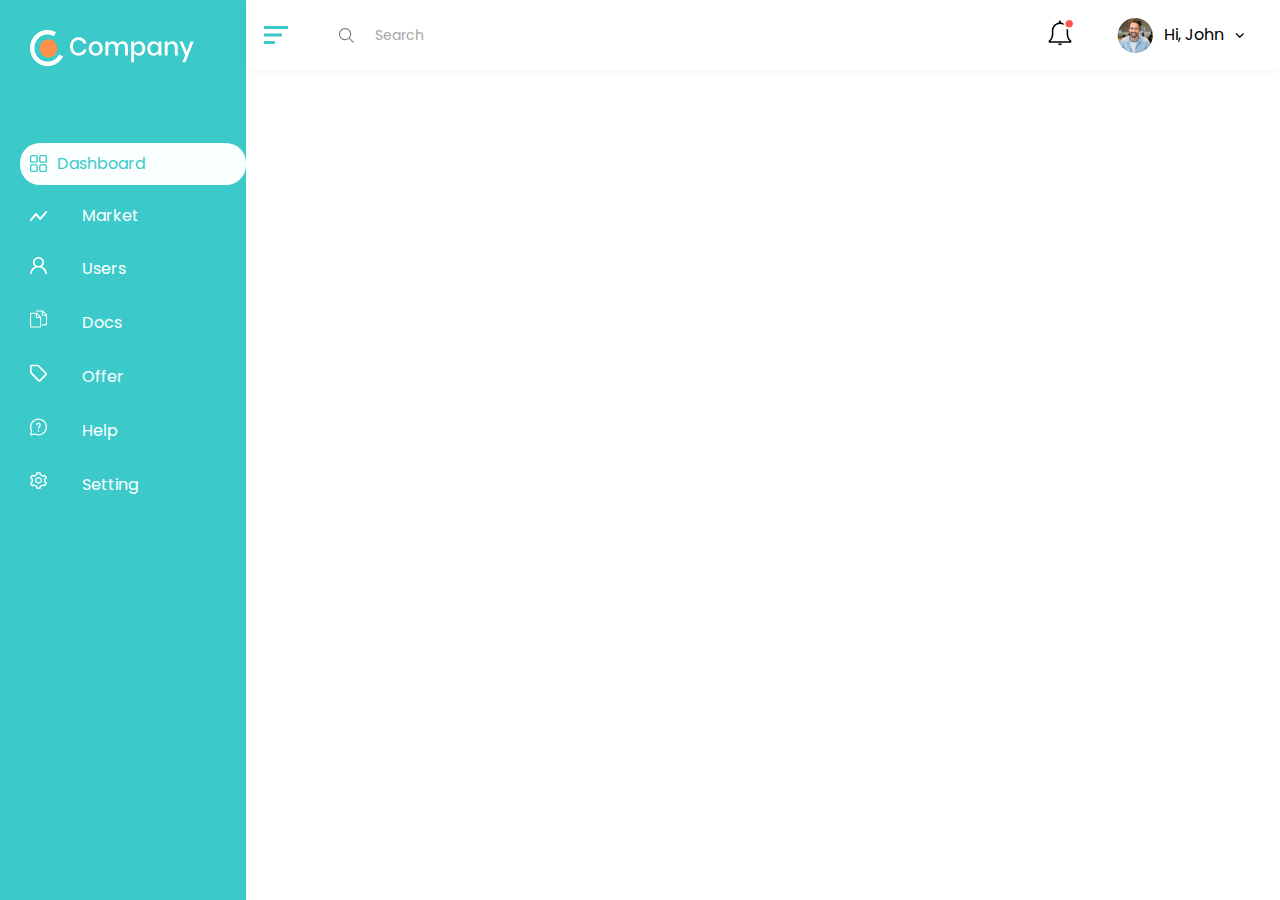
==== dashboard.html @ 311fabb0 "commited" ====
<!DOCTYPE html>
<html lang="en">
<head>
    <meta charset="UTF-8">
    <meta http-equiv="X-UA-Compatible" content="IE=edge">
    <meta name="viewport" content="width=device-width, initial-scale=1.0">
    <link rel="stylesheet" href="./css/main.css">
    <title>Company|Dashboard</title>
    <link rel="shortcut icon" href="./images/company-icon.svg">

    <link rel="stylesheet" href="https://cdnjs.cloudflare.com/ajax/libs/font-awesome/6.3.0/css/all.min.css" integrity="sha512-SzlrxWUlpfuzQ+pcUCosxcglQRNAq/DZjVsC0lE40xsADsfeQoEypE+enwcOiGjk/bSuGGKHEyjSoQ1zVisanQ==" crossorigin="anonymous" referrerpolicy="no-referrer" />
    <script src="https://cdnjs.cloudflare.com/ajax/libs/font-awesome/6.3.0/js/all.min.js" integrity="sha512-2bMhOkE/ACz21dJT8zBOMgMecNxx0d37NND803ExktKiKdSzdwn+L7i9fdccw/3V06gM/DBWKbYmQvKMdAA9Nw==" crossorigin="anonymous" referrerpolicy="no-referrer"></script>

</head>
<body> 
    <div class="global d-flex">
        <div class="sidebar bg-primary">
            <div class="logo">
                <img src="./images/ic-company-yellow.svg" alt="company-logo">
            </div>

            <div class="sidelinks">
                <ul>
                    <li class="nav-item active nav-item d-flex">
                        <a class="nav-link d-flex" href="dashboard.html" title="Dashboard">
                            <img src="./images/ic-dashboard-default.svg" alt="dashboard" class="default" />
                            <img src="./images/ic-dashboard-active.svg" alt="dashboard" class="icon-active" />
                            <span>Dashboard</span>
                        </a>
                    </li>
                    <li class="nav-item">
                        <a class="nav-link" href="innerpage.html" title="Analysis">
                            <img src="./images/ic-market-default.svg" alt="Market" class="default" />
                            <img src="./images/ic-market-active.svg" alt="Market" class="icon-active" />
                            <span>Market</span>
                        </a>
                    </li>
                    <li class="nav-item">
                        <a class="nav-link" href="#" title="Inbox">
                            <img src="./images/ic-users-default.svg" alt="Users" class="default" />
                            <img src="./images/ic-users-active.svg" alt="Users" class="icon-active" />
                            <span>Users</span>
                        </a>
                    </li>
                    <li class="nav-item">
                        <a class="nav-link" href="#" title="History">
                            <img src="./images/ic-docs-default.svg" alt="Docs" class="default" />
                            <img src="./images/ic-docs-active.svg" alt="Docs" class="icon-active" />
                            <span>Docs</span>
                        </a>
                    </li>
                    <li class="nav-item">
                        <a class="nav-link" href="#" title="Users">
                            <img src="./images/ic-offer-default.svg" alt="offer" class="default" />
                            <img src="./images/ic-offer-active.svg" alt="offer" class="icon-active" />
                            <span>Offer</span>
                        </a>
                    </li>
                    <li class="nav-item">
                        <a class="nav-link" href="#" title="Maintenance">
                            <img src="./images/ic-help-default.svg" alt="help" class="default" />
                            <img src="./images/ic-help-active.svg" alt="help" class="icon-active" />
                            <span>Help</span>
                        </a>
                    </li>
                    <li class="nav-item">
                        <a class="nav-link" href="#" title="Setting">
                            <img src="./images/ic-setting-default.svg" alt="setting" class="default" />
                            <img src="./images/ic-setting-active.svg" alt="setting" class="icon-active" />
                            <span>Setting</span>
                        </a>
                    </li>
                </ul>
            </div>
        </div>

        <div class="overlay"></div>

        <div class="right-content">
            <nav class="navbar">
                <button class="btn-menu toggle-sidebar" type="button"><img src="./images/menu-bar.svg" alt="sidebar menu">
                </button>
        
                <div class="search-bar d-flex d-md-block d-none">
                    <input class="form-control shadow-none d-md-block d-none" type="text" placeholder="Search" aria-label="Search">
                    <button type="button" class="btn btn-close-search "><img src="./images/close-icon.svg" alt="close"></button>
                </div>
        
                <button class="btn btn-search d-md-none d-block ml-3" type="button"><img src="./images/search-icon.svg"></button>
                <div class="dropdown">
                    <button class=" dropdown-toggle" type="button" data-bs-toggle="dropdown">
                        <img src="./images/bell.svg" class="notification">
                    </button>
                    <ul class="dropdown-menu">
                        <li><a class="dropdown-item" href="#">Action</a></li>
                        <li><a class="dropdown-item" href="#">Another action</a></li>
                        <li><a class="dropdown-item" href="#">Something else here</a></li>
                    </ul>
                </div>
                <div class="dropdown">
                    <button class=" dropdown-toggle profile" type="button" data-bs-toggle="dropdown">
                        <img src="./images/profile.png">
                        <span>Hi, John</span>
                        <img src="./images/down-arrow.svg" class="ic-down">
                    </button>
                    <ul class="dropdown-menu">
                        <li><a class="dropdown-item" href="#">My Profile</a></li>
                        <li><a class="dropdown-item" href="#">Help</a></li>
                        <li><a class="dropdown-item" href="login.html">Logout</a></li>
                    </ul>
                </div>
            </nav>
            <div class="dash-content">

            </div>
        </div>
    </div>
    <script src="./js/main.js"></script>
</body>
</html>
---- css/main.css ----
/* Import All css here */
@import "https://fonts.googleapis.com/css2?family=Roboto:wght@200;300;400;500;700&display=swap";
@import "bootstrap.min.css";
@import "custom.css";
@import "dev-style.css";


/* Body Hidden till Load the page */
body:not(.page-loaded) { opacity: 0; overflow: hidden;}
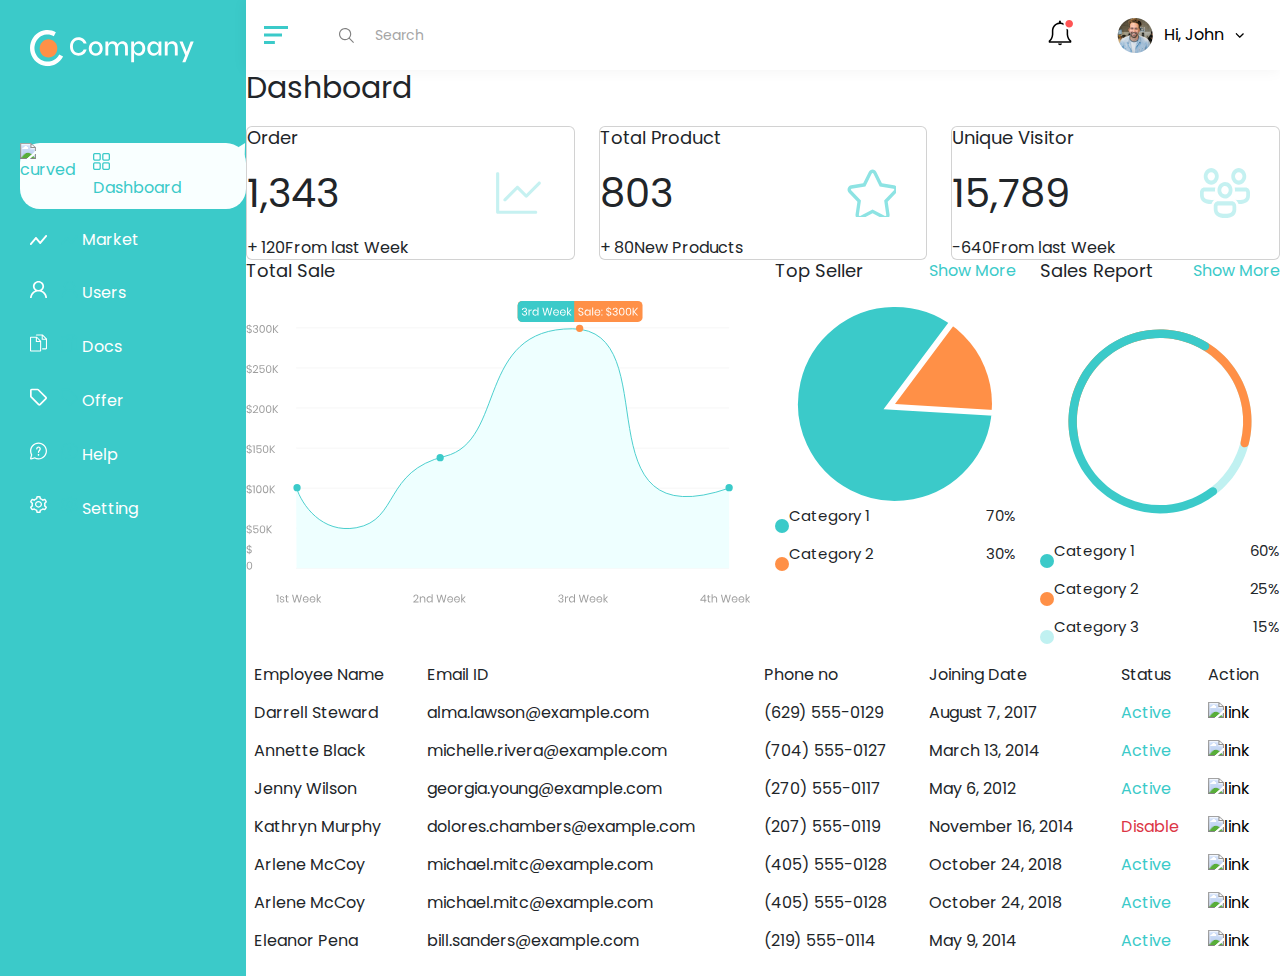
==== commit 351bf3f2: "Add files via upload" ====
--- a/dashboard.html
+++ b/dashboard.html
@@ -21,12 +21,14 @@
 
             <div class="sidelinks">
                 <ul>
-                    <li class="nav-item active nav-item d-flex">
-                        <a class="nav-link d-flex" href="dashboard.html" title="Dashboard">
+                    <li class="nav-item active d-flex">
+                        <div class="curve-up"><img src="./images/curved-up.svg" alt="curved"></div>
+                        <a class="nav-link" href="dashboard.html" title="Dashboard">
                             <img src="./images/ic-dashboard-default.svg" alt="dashboard" class="default" />
                             <img src="./images/ic-dashboard-active.svg" alt="dashboard" class="icon-active" />
                             <span>Dashboard</span>
                         </a>
+                        <div class="curve-down"><img src="./images/curved-down.svg" alt="curved"></div>
                     </li>
                     <li class="nav-item">
                         <a class="nav-link" href="innerpage.html" title="Analysis">
@@ -87,18 +89,19 @@
                 </div>
         
                 <button class="btn btn-search d-md-none d-block ml-3" type="button"><img src="./images/search-icon.svg"></button>
-                <div class="dropdown">
+                <div class="dropdown-center dropdown">
                     <button class=" dropdown-toggle" type="button" data-bs-toggle="dropdown">
                         <img src="./images/bell.svg" class="notification">
                     </button>
                     <ul class="dropdown-menu">
                         <li><a class="dropdown-item" href="#">Action</a></li>
-                        <li><a class="dropdown-item" href="#">Another action</a></li>
-                        <li><a class="dropdown-item" href="#">Something else here</a></li>
+                        <li><a class="dropdown-item" href="#">Message</a></li>
+                        <li><a class="dropdown-item" href="#">Something </a></li>
                     </ul>
                 </div>
-                <div class="dropdown">
-                    <button class=" dropdown-toggle profile" type="button" data-bs-toggle="dropdown">
+                <div class="dropdown-center dropdown">
+                    <button class=" dropdown-toggle profile" type="button" data-bs-toggle="dropdown" aria-expanded="false">
+                        
                         <img src="./images/profile.png">
                         <span>Hi, John</span>
                         <img src="./images/down-arrow.svg" class="ic-down">
@@ -106,12 +109,225 @@
                     <ul class="dropdown-menu">
                         <li><a class="dropdown-item" href="#">My Profile</a></li>
                         <li><a class="dropdown-item" href="#">Help</a></li>
-                        <li><a class="dropdown-item" href="login.html">Logout</a></li>
+                        <li><a class="dropdown-item" href="index.html">Logout</a></li>
                     </ul>
                 </div>
             </nav>
             <div class="dash-content">
-
+                <div class="page-wrapper ">
+                    <div class="page-title">
+                        <h3>Dashboard</h3>
+                    </div>
+                    <div class="sticker row">
+                        <div class="col col-lg-4 col-md-6 col-12">
+                            <div class="card">
+                            <div class="octicon d-flex">
+                                <div class="leftcard col-8">
+                                    <h5>Order</h5>
+                                    <h2>1,343</h2>
+                                    <div class="line d-flex align-items-center">
+                                        <span class="success ">+ 120</span>
+                                        <p>From last Week</p>
+                                    </div>
+                                </div>
+                                <div class="rightcard col-4 d-flex align-items-center justify-content-center">
+                                    <div class="circle d-flex align-items-center justify-content-center">
+                                        <img src="./images/ic-octicon.svg" class="img-fluid" alt="octicon">
+                                    </div>
+                                </div>
+                            </div>
+                            </div>
+                        </div>
+                        <div class="col col-lg-4 col-md-6 col-12">
+                            <div class="card">
+                            <div class="star d-flex">
+                                <div class="leftcard col-8">
+                                    <h5>Total Product</h5>
+                                    <h2>803</h2>
+                                    <div class="line d-flex align-items-center">
+                                        <span class="success ">+ 80</span>
+                                        <p>New Products</p>
+                                    </div>
+                                </div>
+                                <div class="rightcard col-4 d-flex align-items-center justify-content-center">
+                                    <div class="circle d-flex align-items-center justify-content-center">
+                                        <img src="./images/ic-star.svg" class="img-fluid" alt="octicon">
+                                    </div>
+                                </div>
+                            </div>
+                            </div>
+                        </div>
+                        <div class="col col-lg-4 col-md-6 col-12">
+                            <div class="card">
+                            <div class="user-group d-flex">
+                                <div class="leftcard col-8">
+                                    <h5>Unique Visitor</h5>
+                                    <h2>15,789</h2>
+                                    <div class="line d-flex align-items-center">
+                                        <span class="failure ">-640</span>
+                                        <p>From last Week</p>
+                                    </div>
+                                </div>
+                                <div class="rightcard col-4 d-flex align-items-center justify-content-center">
+                                    <div class="circle d-flex align-items-center justify-content-center">
+                                        <img src="./images/ic-usergroup.svg" class="img-fluid" alt="octicon">
+                                    </div>
+                                </div>
+                            </div>
+                            </div>
+                        </div>
+                    </div>
+                    <div class="graph-section row">
+                        <div class="col1 col-xl-6 col-sm-12">
+                            <div class="chart ">
+                                <h5>Total Sale</h5>
+                                <div class="data-graph">
+                                    <img src="./images/data-graph.svg" class="img-fluid" alt="data-graph">
+                                </div>
+                            </div>
+                        </div>
+                        <div class="col2 col-xl-3 col-sm-6">
+                            <div class="chart ">
+                                <div class="line1 d-flex justify-content-between">
+                                    <h5>Top Seller</h5>
+                                    <a href="#" class="text-primary show-more">Show More</a>
+                                </div>
+                                <div class="pie-chart line2 d-flex justify-content-center">
+                                    <img src="./images/pie-chart.svg" class="img-fluid" alt="pie-chart">
+                                </div>
+                                <div class="line3 d-flex justify-content-between">
+                                    <div class="category d-flex">
+                                        <img src="./images/dot1.svg" class="img-fluid" alt="dot">
+                                        <h6>Category 1</h6>
+                                    </div>
+                                    <div class="percentage">
+                                        <h6>70%</h6>
+                                    </div>
+                                </div>
+                                <div class="line4 d-flex justify-content-between">
+                                    <div class="category d-flex">
+                                        <img src="./images/dot2.svg" class="img-fluid" alt="dot">
+                                        <h6>Category 2</h6>
+                                    </div>
+                                    <div class="percentage">
+                                        <h6>30%</h6>
+                                    </div>
+                                </div>
+                            </div>
+                        </div>
+                        
+                        <div class="col3 col-xl-3 col-sm-6">
+                        <div class="chart ">
+                            <div class="line1 d-flex justify-content-between">
+                                <h5>Sales Report</h5>
+                                <a href="#" class="text-primary show-more">Show More</a>
+                            </div>
+                            <div class="cycle line2 d-flex justify-content-center">
+                                <img src="./images/cycle.svg" class="img-fluid" alt="pie-chart">
+                            </div>
+                            <div class="line3 d-flex justify-content-between">
+                                <div class="category d-flex">
+                                    <img src="./images/dot1.svg" class="img-fluid" alt="dot">
+                                    <h6>Category 1</h6>
+                                </div>
+                                <div class="percentage">
+                                    <h6>60%</h6>
+                                </div>
+                            </div>
+                            <div class="line4 d-flex justify-content-between">
+                                <div class="category d-flex">
+                                    <img src="./images/dot2.svg" class="img-fluid" alt="dot">
+                                    <h6>Category 2</h6>
+                                </div>
+                                <div class="percentage">
+                                    <h6>25%</h6>
+                                </div>
+                            </div>
+                            <div class="line5 d-flex justify-content-between">
+                                <div class="category d-flex">
+                                    <img src="./images/dot3.svg" class="img-fluid" alt="dot">
+                                    <h6>Category 3</h6>
+                                </div>
+                                <div class="percentage">
+                                    <h6>15%</h6>
+                                </div>
+                            </div>
+                        </div>
+                        </div>
+                    </div>
+
+                    <div class="table-responsive">
+                        <table class="table">
+                            <thead>
+                                <th>Employee Name</th>
+                                <th>Email ID</th>
+                                <th>Phone no</th>
+                                <th>Joining Date</th>
+                                <th>Status</th>
+                                <th>Action</th>
+                            </thead>
+                            <tbody>
+                                <tr>
+                                    <td>Darrell Steward</td>
+                                    <td>alma.lawson@example.com</td>
+                                    <td>(629) 555-0129</td>
+                                    <td>August 7, 2017</td>
+                                    <td class="text-primary">Active</td>
+                                    <td><a href="#"><img src="./images/link-dots.svg" alt="link"></a></td>
+                                </tr>
+                                <tr>
+                                    <td>Annette Black</td>
+                                    <td>michelle.rivera@example.com</td>
+                                    <td>(704) 555-0127</td>
+                                    <td>March 13, 2014</td>
+                                    <td class="text-primary">Active</td>
+                                    <td><a href="#"><img src="./images/link-dots.svg" alt="link"></a></td>
+                                </tr>
+                                <tr>
+                                    <td>Jenny Wilson</td>
+                                    <td>georgia.young@example.com</td>
+                                    <td>(270) 555-0117</td>
+                                    <td>May 6, 2012</td>
+                                    <td class="text-primary">Active</td>
+                                    <td><a href="#"><img src="./images/link-dots.svg" alt="link"></a></td>
+                                </tr>
+                                <tr>
+                                    <td>Kathryn Murphy</td>
+                                    <td>dolores.chambers@example.com</td>
+                                    <td>(207) 555-0119</td>
+                                    <td>November 16, 2014</td>
+                                    <td class="text-danger">Disable </td>
+                                    <td><a href="#"><img src="./images/link-dots.svg" alt="link"></a></td>
+                                </tr>
+                                <tr>
+                                    <td>Arlene McCoy</td>
+                                    <td>michael.mitc@example.com</td>
+                                    <td>(405) 555-0128</td>
+                                    <td>October 24, 2018</td>
+                                    <td class="text-primary">Active</td>
+                                    <td><a href="#"><img src="./images/link-dots.svg" alt="link"></a></td>
+                                </tr>
+                                <tr>
+                                    <td>Arlene McCoy</td>
+                                    <td>michael.mitc@example.com</td>
+                                    <td>(405) 555-0128</td>
+                                    <td>October 24, 2018</td>
+                                    <td class="text-primary">Active</td>
+                                    <td><a href="#"><img src="./images/link-dots.svg" alt="link"></a></td>
+                                </tr>
+                                <tr>
+                                    <td>Eleanor Pena</td>
+                                    <td>bill.sanders@example.com</td>
+                                    <td>(219) 555-0114</td>
+                                    <td>May 9, 2014</td>
+                                    <td class="text-primary">Active</td>
+                                    <td><a href="#"><img src="./images/link-dots.svg" alt="link"></a></td>
+                                </tr>
+                            </tbody>
+                        </table>
+                    </div>
+                
+                </div>
             </div>
         </div>
     </div>
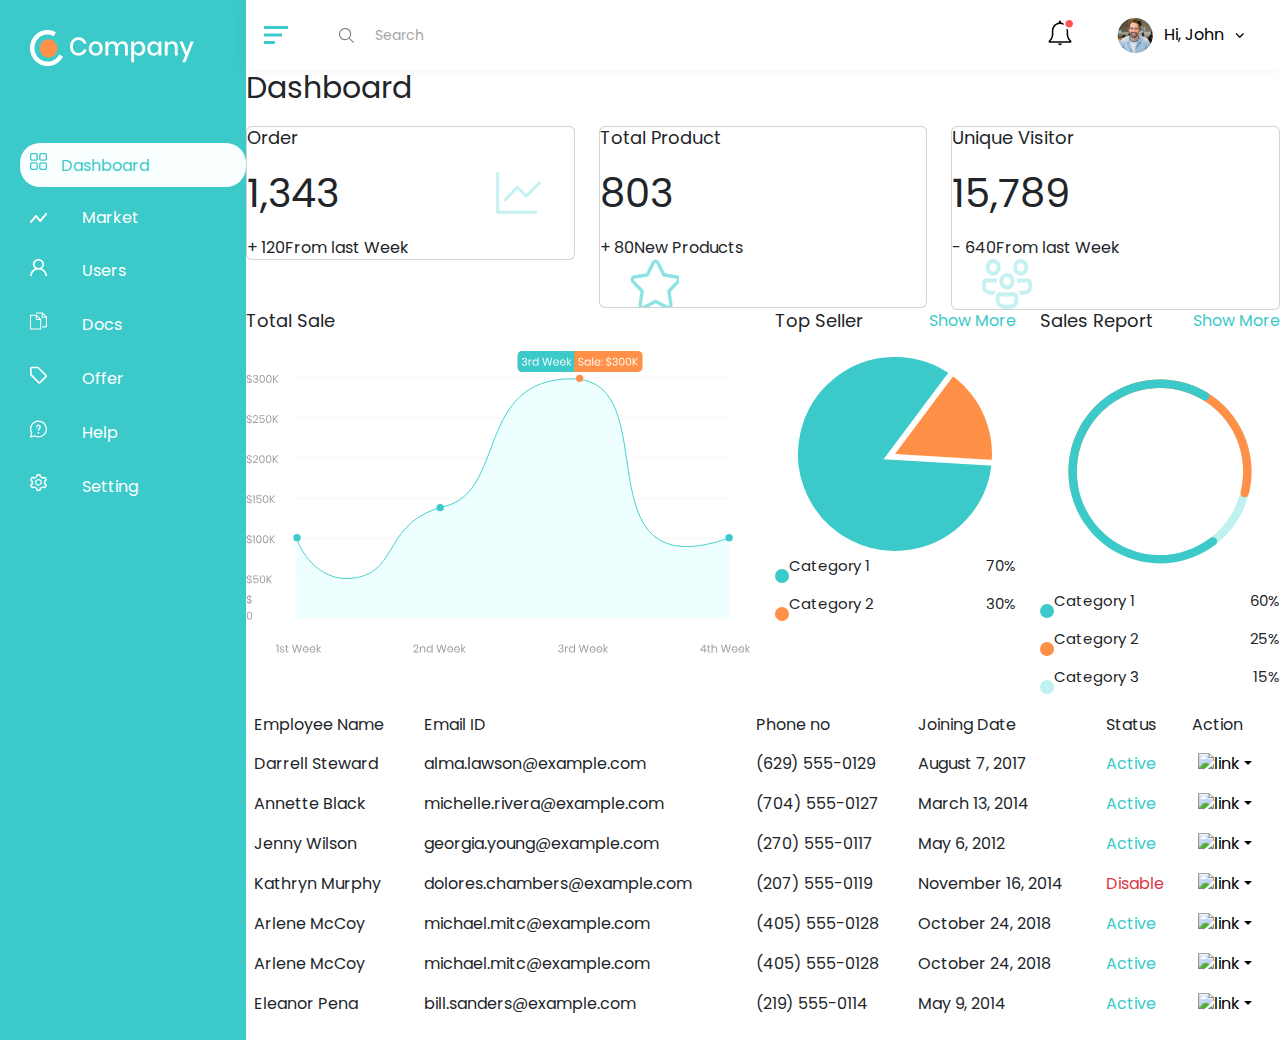
==== commit 78e6433d: "Add files via upload" ====
--- a/dashboard.html
+++ b/dashboard.html
@@ -8,8 +8,8 @@
     <title>Company|Dashboard</title>
     <link rel="shortcut icon" href="./images/company-icon.svg">
 
-    <link rel="stylesheet" href="https://cdnjs.cloudflare.com/ajax/libs/font-awesome/6.3.0/css/all.min.css" integrity="sha512-SzlrxWUlpfuzQ+pcUCosxcglQRNAq/DZjVsC0lE40xsADsfeQoEypE+enwcOiGjk/bSuGGKHEyjSoQ1zVisanQ==" crossorigin="anonymous" referrerpolicy="no-referrer" />
-    <script src="https://cdnjs.cloudflare.com/ajax/libs/font-awesome/6.3.0/js/all.min.js" integrity="sha512-2bMhOkE/ACz21dJT8zBOMgMecNxx0d37NND803ExktKiKdSzdwn+L7i9fdccw/3V06gM/DBWKbYmQvKMdAA9Nw==" crossorigin="anonymous" referrerpolicy="no-referrer"></script>
+    <!-- <link rel="stylesheet" href="https://cdnjs.cloudflare.com/ajax/libs/font-awesome/6.3.0/css/all.min.css" integrity="sha512-SzlrxWUlpfuzQ+pcUCosxcglQRNAq/DZjVsC0lE40xsADsfeQoEypE+enwcOiGjk/bSuGGKHEyjSoQ1zVisanQ==" crossorigin="anonymous" referrerpolicy="no-referrer" /> -->
+    <!-- <script src="https://cdnjs.cloudflare.com/ajax/libs/font-awesome/6.3.0/js/all.min.js" integrity="sha512-2bMhOkE/ACz21dJT8zBOMgMecNxx0d37NND803ExktKiKdSzdwn+L7i9fdccw/3V06gM/DBWKbYmQvKMdAA9Nw==" crossorigin="anonymous" referrerpolicy="no-referrer"></script> -->
 
 </head>
 <body> 
@@ -22,30 +22,30 @@
             <div class="sidelinks">
                 <ul>
                     <li class="nav-item active d-flex">
-                        <div class="curve-up"><img src="./images/curved-up.svg" alt="curved"></div>
-                        <a class="nav-link" href="dashboard.html" title="Dashboard">
+                        
+                        <a class="nav-link elements" href="dashboard.html" title="Dashboard">
                             <img src="./images/ic-dashboard-default.svg" alt="dashboard" class="default" />
                             <img src="./images/ic-dashboard-active.svg" alt="dashboard" class="icon-active" />
                             <span>Dashboard</span>
                         </a>
-                        <div class="curve-down"><img src="./images/curved-down.svg" alt="curved"></div>
-                    </li>
-                    <li class="nav-item">
-                        <a class="nav-link" href="innerpage.html" title="Analysis">
+                        
+                    </li>
+                    <li class="nav-item">
+                        <a class="nav-link" href="innerpage.html" title="Market">
                             <img src="./images/ic-market-default.svg" alt="Market" class="default" />
                             <img src="./images/ic-market-active.svg" alt="Market" class="icon-active" />
                             <span>Market</span>
                         </a>
                     </li>
                     <li class="nav-item">
-                        <a class="nav-link" href="#" title="Inbox">
+                        <a class="nav-link" href="#" title="Users">
                             <img src="./images/ic-users-default.svg" alt="Users" class="default" />
                             <img src="./images/ic-users-active.svg" alt="Users" class="icon-active" />
                             <span>Users</span>
                         </a>
                     </li>
                     <li class="nav-item">
-                        <a class="nav-link" href="#" title="History">
+                        <a class="nav-link" href="#" title="Docs">
                             <img src="./images/ic-docs-default.svg" alt="Docs" class="default" />
                             <img src="./images/ic-docs-active.svg" alt="Docs" class="icon-active" />
                             <span>Docs</span>
@@ -59,7 +59,7 @@
                         </a>
                     </li>
                     <li class="nav-item">
-                        <a class="nav-link" href="#" title="Maintenance">
+                        <a class="nav-link" href="#" title="Help">
                             <img src="./images/ic-help-default.svg" alt="help" class="default" />
                             <img src="./images/ic-help-active.svg" alt="help" class="icon-active" />
                             <span>Help</span>
@@ -89,24 +89,24 @@
                 </div>
         
                 <button class="btn btn-search d-md-none d-block ml-3" type="button"><img src="./images/search-icon.svg"></button>
-                <div class="dropdown-center dropdown">
+                <div class="dropdown">
                     <button class=" dropdown-toggle" type="button" data-bs-toggle="dropdown">
                         <img src="./images/bell.svg" class="notification">
                     </button>
-                    <ul class="dropdown-menu">
+                    <ul class="dropdown-menu dropdown-menu-md-start dropdown-menu-end">
                         <li><a class="dropdown-item" href="#">Action</a></li>
                         <li><a class="dropdown-item" href="#">Message</a></li>
                         <li><a class="dropdown-item" href="#">Something </a></li>
                     </ul>
                 </div>
-                <div class="dropdown-center dropdown">
+                <div class="dropdown">
                     <button class=" dropdown-toggle profile" type="button" data-bs-toggle="dropdown" aria-expanded="false">
                         
                         <img src="./images/profile.png">
                         <span>Hi, John</span>
                         <img src="./images/down-arrow.svg" class="ic-down">
                     </button>
-                    <ul class="dropdown-menu">
+                    <ul class="dropdown-menu dropdown-menu-md-start dropdown-menu-end">
                         <li><a class="dropdown-item" href="#">My Profile</a></li>
                         <li><a class="dropdown-item" href="#">Help</a></li>
                         <li><a class="dropdown-item" href="index.html">Logout</a></li>
@@ -119,9 +119,9 @@
                         <h3>Dashboard</h3>
                     </div>
                     <div class="sticker row">
-                        <div class="col col-lg-4 col-md-6 col-12">
-                            <div class="card">
-                            <div class="octicon d-flex">
+                        <div class="col col-xl-4 col-md-6 col-12">
+                            <div class="card d-flex flex-row">
+                            <!-- <div class="octicon d-flex"> -->
                                 <div class="leftcard col-8">
                                     <h5>Order</h5>
                                     <h2>1,343</h2>
@@ -135,12 +135,12 @@
                                         <img src="./images/ic-octicon.svg" class="img-fluid" alt="octicon">
                                     </div>
                                 </div>
-                            </div>
-                            </div>
-                        </div>
-                        <div class="col col-lg-4 col-md-6 col-12">
+                            <!-- </div> -->
+                            </div>
+                        </div>
+                        <div class="col col-xl-4 col-md-6 col-12">
                             <div class="card">
-                            <div class="star d-flex">
+                            <!-- <div class="star d-flex"> -->
                                 <div class="leftcard col-8">
                                     <h5>Total Product</h5>
                                     <h2>803</h2>
@@ -154,17 +154,17 @@
                                         <img src="./images/ic-star.svg" class="img-fluid" alt="octicon">
                                     </div>
                                 </div>
-                            </div>
-                            </div>
-                        </div>
-                        <div class="col col-lg-4 col-md-6 col-12">
+                            <!-- </div> -->
+                            </div>
+                        </div>
+                        <div class="col col-xl-4 col-md-6 col-12">
                             <div class="card">
-                            <div class="user-group d-flex">
+                            <!-- <div class="user-group d-flex"> -->
                                 <div class="leftcard col-8">
                                     <h5>Unique Visitor</h5>
                                     <h2>15,789</h2>
                                     <div class="line d-flex align-items-center">
-                                        <span class="failure ">-640</span>
+                                        <span class="failure ">- 640</span>
                                         <p>From last Week</p>
                                     </div>
                                 </div>
@@ -173,7 +173,7 @@
                                         <img src="./images/ic-usergroup.svg" class="img-fluid" alt="octicon">
                                     </div>
                                 </div>
-                            </div>
+                            <!-- </div> -->
                             </div>
                         </div>
                     </div>
@@ -186,7 +186,7 @@
                                 </div>
                             </div>
                         </div>
-                        <div class="col2 col-xl-3 col-sm-6">
+                        <div class="col1 col-xl-3 col-sm-6">
                             <div class="chart ">
                                 <div class="line1 d-flex justify-content-between">
                                     <h5>Top Seller</h5>
@@ -216,7 +216,7 @@
                             </div>
                         </div>
                         
-                        <div class="col3 col-xl-3 col-sm-6">
+                        <div class="col1 col-xl-3 col-sm-6">
                         <div class="chart ">
                             <div class="line1 d-flex justify-content-between">
                                 <h5>Sales Report</h5>
@@ -273,7 +273,15 @@
                                     <td>(629) 555-0129</td>
                                     <td>August 7, 2017</td>
                                     <td class="text-primary">Active</td>
-                                    <td><a href="#"><img src="./images/link-dots.svg" alt="link"></a></td>
+                                    <td>
+                                        <div class="dropdown">
+                                        <button class=" dropdown-toggle border-0 bg-transparent " data-bs-toggle="dropdown" aria-expanded="false"><img src="./images/link-dots.svg" alt="link"></button>
+                                        <ul class="dropdown-menu dropdown-menu-md-start dropdown-menu-end">
+                                            <li><a class="dropdown-item" href="#">Make Active..</a></li>
+                                            <li><a class="dropdown-item" href="#">Make Disable..</a></li>
+                                        </ul>
+                                        </div>
+                                    </td>
                                 </tr>
                                 <tr>
                                     <td>Annette Black</td>
@@ -281,7 +289,13 @@
                                     <td>(704) 555-0127</td>
                                     <td>March 13, 2014</td>
                                     <td class="text-primary">Active</td>
-                                    <td><a href="#"><img src="./images/link-dots.svg" alt="link"></a></td>
+                                    <td><div class="dropdown">
+                                        <button class=" dropdown-toggle border-0 bg-transparent " data-bs-toggle="dropdown" aria-expanded="false"><img src="./images/link-dots.svg" alt="link"></button>
+                                        <ul class="dropdown-menu dropdown-menu-md-start dropdown-menu-end">
+                                            <li><a class="dropdown-item" href="#">Make Active..</a></li>
+                                            <li><a class="dropdown-item" href="#">Make Disable..</a></li>
+                                        </ul>
+                                        </div></td>
                                 </tr>
                                 <tr>
                                     <td>Jenny Wilson</td>
@@ -289,7 +303,14 @@
                                     <td>(270) 555-0117</td>
                                     <td>May 6, 2012</td>
                                     <td class="text-primary">Active</td>
-                                    <td><a href="#"><img src="./images/link-dots.svg" alt="link"></a></td>
+                                    <td><div class="dropdown">
+                                        <button class=" dropdown-toggle border-0 bg-transparent " data-bs-toggle="dropdown" aria-expanded="false"><img src="./images/link-dots.svg" alt="link"></button>
+                                        <ul class="dropdown-menu dropdown-menu-md-start dropdown-menu-end">
+                                            <li><a class="dropdown-item" href="#">Make Active..</a></li>
+                                            <li><a class="dropdown-item" href="#">Make Disable..</a></li>
+                                        </ul>
+                                        </div>
+                                    </td>
                                 </tr>
                                 <tr>
                                     <td>Kathryn Murphy</td>
@@ -297,7 +318,13 @@
                                     <td>(207) 555-0119</td>
                                     <td>November 16, 2014</td>
                                     <td class="text-danger">Disable </td>
-                                    <td><a href="#"><img src="./images/link-dots.svg" alt="link"></a></td>
+                                    <td><div class="dropdown">
+                                        <button class=" dropdown-toggle border-0 bg-transparent " data-bs-toggle="dropdown" aria-expanded="false"><img src="./images/link-dots.svg" alt="link"></button>
+                                        <ul class="dropdown-menu dropdown-menu-md-start dropdown-menu-end">
+                                            <li><a class="dropdown-item" href="#">Make Active..</a></li>
+                                            <li><a class="dropdown-item" href="#">Make Disable..</a></li>
+                                        </ul>
+                                        </div></td>
                                 </tr>
                                 <tr>
                                     <td>Arlene McCoy</td>
@@ -305,7 +332,13 @@
                                     <td>(405) 555-0128</td>
                                     <td>October 24, 2018</td>
                                     <td class="text-primary">Active</td>
-                                    <td><a href="#"><img src="./images/link-dots.svg" alt="link"></a></td>
+                                    <td><div class="dropdown">
+                                        <button class=" dropdown-toggle border-0 bg-transparent " data-bs-toggle="dropdown" aria-expanded="false"><img src="./images/link-dots.svg" alt="link"></button>
+                                        <ul class="dropdown-menu dropdown-menu-md-start dropdown-menu-end">
+                                            <li><a class="dropdown-item" href="#">Make Active..</a></li>
+                                            <li><a class="dropdown-item" href="#">Make Disable..</a></li>
+                                        </ul>
+                                        </div></td>
                                 </tr>
                                 <tr>
                                     <td>Arlene McCoy</td>
@@ -313,7 +346,13 @@
                                     <td>(405) 555-0128</td>
                                     <td>October 24, 2018</td>
                                     <td class="text-primary">Active</td>
-                                    <td><a href="#"><img src="./images/link-dots.svg" alt="link"></a></td>
+                                    <td><div class="dropdown">
+                                        <button class=" dropdown-toggle border-0 bg-transparent " data-bs-toggle="dropdown" aria-expanded="false"><img src="./images/link-dots.svg" alt="link"></button>
+                                        <ul class="dropdown-menu dropdown-menu-md-start dropdown-menu-end">
+                                            <li><a class="dropdown-item" href="#">Make Active..</a></li>
+                                            <li><a class="dropdown-item" href="#">Make Disable..</a></li>
+                                        </ul>
+                                        </div></td>
                                 </tr>
                                 <tr>
                                     <td>Eleanor Pena</td>
@@ -321,7 +360,13 @@
                                     <td>(219) 555-0114</td>
                                     <td>May 9, 2014</td>
                                     <td class="text-primary">Active</td>
-                                    <td><a href="#"><img src="./images/link-dots.svg" alt="link"></a></td>
+                                    <td><div class="dropdown">
+                                        <button class=" dropdown-toggle border-0 bg-transparent " data-bs-toggle="dropdown" aria-expanded="false"><img src="./images/link-dots.svg" alt="link"></button>
+                                        <ul class="dropdown-menu dropdown-menu-md-start dropdown-menu-end">
+                                            <li><a class="dropdown-item" href="#">Make Active..</a></li>
+                                            <li><a class="dropdown-item" href="#">Make Disable..</a></li>
+                                        </ul>
+                                        </div></td>
                                 </tr>
                             </tbody>
                         </table>
